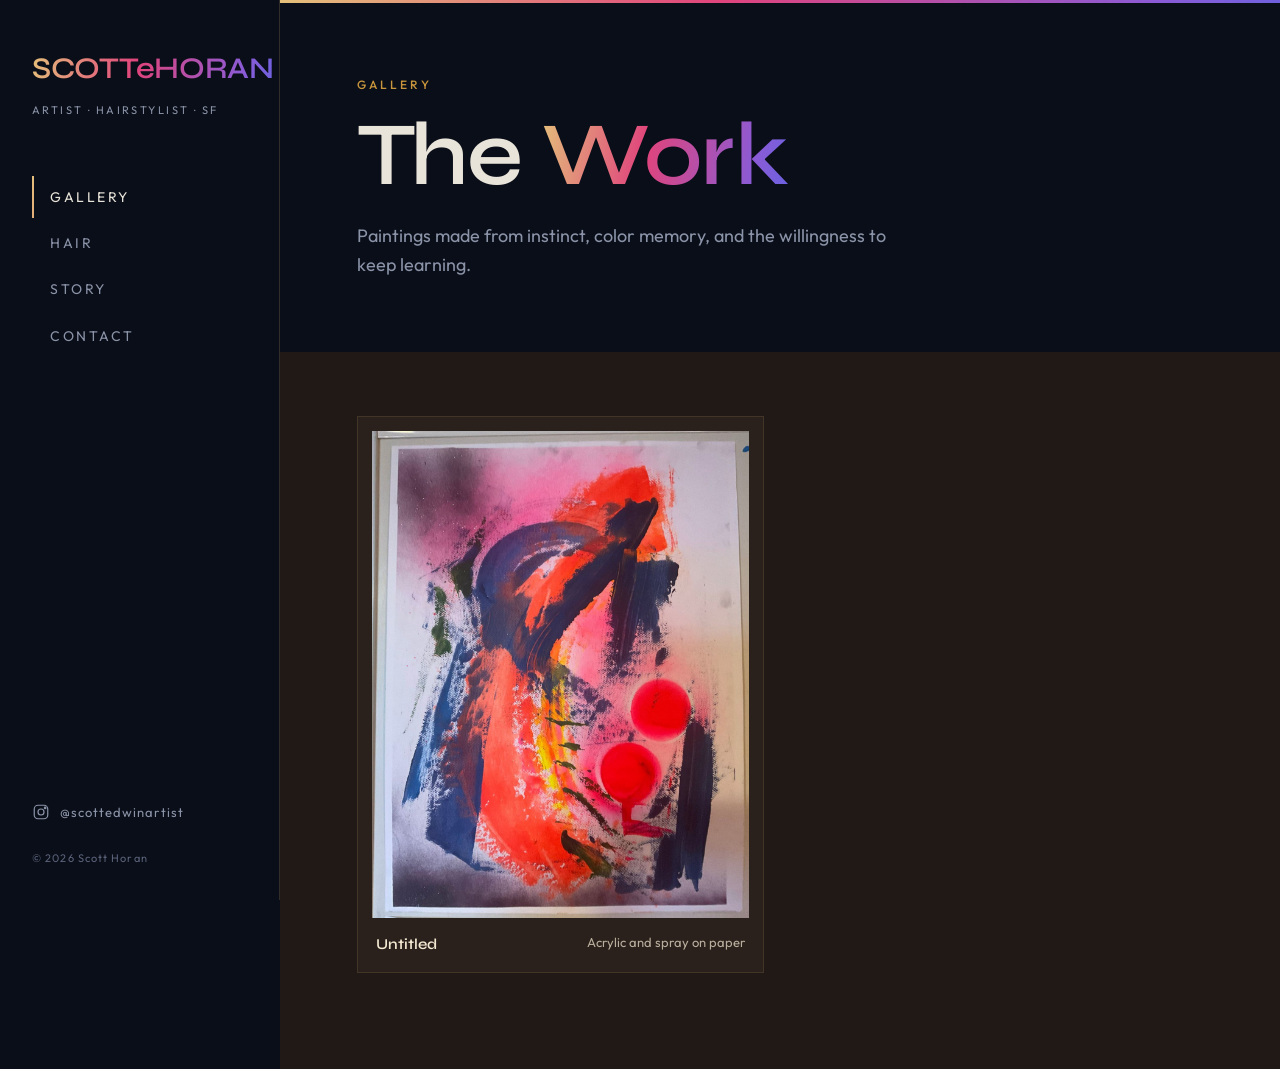
==== index.html @ e09a267b "First draft of scottehoran.com: gallery, hair rooms, story, contact Co-Authored-By: Claude Opus 5.5 " ====
<!doctype html>
<html lang="en">
<head>
<meta charset="utf-8">
<meta name="viewport" content="width=device-width, initial-scale=1">
<title>SCOTTeHORAN | Gallery</title>
<meta name="description" content="Scott \"Scotty\" Horan. Painter and hairstylist in San Francisco.">
<link rel="preconnect" href="https://fonts.googleapis.com">
<link rel="preconnect" href="https://fonts.gstatic.com" crossorigin>
<link rel="stylesheet" href="https://fonts.googleapis.com/css2?family=Syne:wght@600&family=Outfit:wght@400;500&family=Cormorant+Garamond:ital,wght@0,500;1,500&display=swap">
<link rel="stylesheet" href="assets/site.css">
</head>
<body>
<main class="main">
<div class="aura-line"></div>
<section class="section">
  <p class="eyebrow">Gallery</p>
  <h1 class="page-title">The <span class="aura-text">Work</span></h1>
  <p class="lede">Paintings made from instinct, color memory, and the willingness to keep learning.</p>
</section>
<div class="gallery" id="gallery"></div>
</main>
<script src="assets/site.js"></script>
</body>
</html>
---- assets/site.css ----
/* SCOTTeHORAN brand system */
:root {
  --midnight: #0A0E18;
  --midnight-2: #111727;
  --cocoa: #211915;
  --cocoa-2: #2B211C;
  --parchment: #F3E9D2;
  --parchment-2: #E9DCBE;
  --ink: #2A1F17;
  --gold: #C9963D;
  --gold-soft: #E4C07A;
  --mist: #8B93A8;
  --text: #E9E4DA;
  --line: rgba(228, 192, 122, 0.18);
  --aura: linear-gradient(100deg, #E4C07A, #E0447C 22%, #8A5BD6 44%, #3D6CF0 62%, #45C4E0 80%, #E4C07A);
  --sidebar: 280px;
}

* { box-sizing: border-box; }
html, body { margin: 0; }
body {
  background: var(--midnight);
  color: var(--text);
  font-family: 'Outfit', system-ui, sans-serif;
  font-size: 17px;
  line-height: 1.6;
  -webkit-font-smoothing: antialiased;
}
img { max-width: 100%; display: block; }
a { color: inherit; }

@keyframes sweep { from { background-position: 0% 50%; } to { background-position: 200% 50%; } }

.aura-text {
  background-image: var(--aura);
  background-size: 200% 100%;
  -webkit-background-clip: text;
  background-clip: text;
  -webkit-text-fill-color: transparent;
  color: transparent;
  animation: sweep 14s linear infinite;
}
@media (prefers-reduced-motion: reduce) { .aura-text, .aura-line { animation: none; } }

.eyebrow {
  font-size: 12px; font-weight: 500;
  letter-spacing: 0.26em; text-transform: uppercase;
  color: var(--gold);
  margin: 0 0 14px;
}
h1, h2, h3 { font-family: 'Syne', sans-serif; font-weight: 600; letter-spacing: -0.01em; line-height: 1.05; margin: 0; }

/* ---------- Sidebar ---------- */
.sidebar {
  position: fixed; inset: 0 auto 0 0;
  width: var(--sidebar);
  background: var(--midnight);
  border-right: 1px solid var(--line);
  padding: 44px 32px 32px;
  display: flex; flex-direction: column;
  z-index: 20;
}
.logo {
  font-family: 'Syne', sans-serif; font-weight: 600;
  font-size: 30px; letter-spacing: -0.01em;
  text-decoration: none; white-space: nowrap;
  display: inline-block;
}
.tagline { color: var(--mist); font-size: 11px; letter-spacing: 0.22em; text-transform: uppercase; margin: 10px 0 0; }

.nav { list-style: none; margin: 56px 0 0; padding: 0; display: grid; gap: 4px; }
.nav a {
  display: block; padding: 10px 0 10px 16px;
  text-decoration: none; color: var(--mist);
  font-size: 14px; letter-spacing: 0.18em; text-transform: uppercase;
  border-left: 2px solid transparent;
  transition: color .2s, border-color .2s;
}
.nav a:hover { color: var(--text); }
.nav a[aria-current="page"] { color: var(--text); border-image: var(--aura) 1; }

.sidebar-foot { margin-top: auto; display: grid; gap: 10px; }
.sidebar-foot a {
  color: var(--mist); text-decoration: none; font-size: 13px; letter-spacing: 0.08em;
  display: flex; align-items: center; gap: 10px;
}
.sidebar-foot a:hover { color: var(--gold-soft); }
.sidebar-foot svg { width: 18px; height: 18px; flex: none; }
.copy { color: #5B627A; font-size: 11px; letter-spacing: 0.1em; margin-top: 18px; }

.menu-btn { display: none; }

/* ---------- Main ---------- */
.main { margin-left: var(--sidebar); min-height: 100vh; }
.aura-line { height: 3px; background: var(--aura); background-size: 200% 100%; animation: sweep 14s linear infinite; }
.section { padding: 72px clamp(24px, 6vw, 88px); }
.page-title { font-size: clamp(44px, 7vw, 96px); }
.lede { color: var(--mist); max-width: 560px; margin: 20px 0 0; font-size: 18px; }

/* ---------- Gallery ---------- */
.gallery {
  background: var(--cocoa);
  padding: 64px clamp(24px, 6vw, 88px) 96px;
  columns: 3 320px; column-gap: 32px;
}
.piece {
  break-inside: avoid; margin: 0 0 32px;
  background: var(--cocoa-2);
  padding: 14px; border: 1px solid rgba(228, 192, 122, 0.12);
  cursor: zoom-in; transition: transform .3s, box-shadow .3s;
}
.piece:hover { transform: translateY(-3px); box-shadow: 0 18px 40px rgba(0,0,0,.45); }
.piece figcaption { display: flex; justify-content: space-between; gap: 12px; padding: 14px 4px 2px; font-size: 13px; color: #B9AE9C; }
.piece figcaption b { font-family: 'Syne', sans-serif; font-weight: 600; color: var(--parchment); font-size: 15px; }
.piece.soon {
  cursor: default; aspect-ratio: 4 / 5;
  display: grid; place-items: center; text-align: center;
  border: 1px dashed rgba(228, 192, 122, 0.3); background: transparent;
  color: #8A7C6A; font-size: 12px; letter-spacing: 0.2em; text-transform: uppercase;
}
.piece.soon:hover { transform: none; box-shadow: none; }

/* Lightbox */
.lightbox {
  position: fixed; inset: 0; z-index: 50;
  background: rgba(10, 8, 6, 0.94);
  display: none; place-items: center; padding: 32px;
}
.lightbox.open { display: grid; }
.lightbox img { max-height: 86vh; width: auto; box-shadow: 0 30px 80px rgba(0,0,0,.6); }
.lightbox p { text-align: center; color: var(--parchment); margin: 16px 0 0; font-family: 'Syne', sans-serif; }
.lightbox button { position: absolute; top: 20px; right: 24px; background: none; border: 0; color: var(--parchment); font-size: 34px; cursor: pointer; }

/* ---------- Parchment (story / blog) ---------- */
.parchment {
  background: var(--parchment);
  background-image:
    radial-gradient(ellipse at 20% 10%, rgba(255,255,255,.35), transparent 60%),
    radial-gradient(ellipse at 85% 90%, rgba(170,130,70,.18), transparent 55%);
  color: var(--ink);
}
.story { max-width: 720px; margin: 0 auto; padding: 88px 28px 104px; }
.story .eyebrow { color: #9A6B22; }
.story h1 { font-size: clamp(42px, 6vw, 72px); color: var(--ink); margin-bottom: 36px; }
.story p { font-family: 'Cormorant Garamond', Georgia, serif; font-size: 23px; line-height: 1.6; margin: 0 0 24px; }
.story blockquote {
  margin: 44px 0; padding: 8px 0 8px 28px;
  border-left: 3px solid; border-image: var(--aura) 1;
  font-family: 'Cormorant Garamond', Georgia, serif; font-style: italic; font-size: 27px; line-height: 1.45;
}
.portrait { width: 180px; height: 180px; object-fit: cover; border-radius: 50%; margin-bottom: 36px; box-shadow: 0 0 0 4px var(--parchment), 0 0 0 6px var(--gold); }
.btn-row { display: flex; flex-wrap: wrap; gap: 14px; margin-top: 40px; }
.btn {
  display: inline-block; padding: 14px 26px;
  font-size: 13px; letter-spacing: 0.2em; text-transform: uppercase; text-decoration: none;
  border: 1px solid var(--gold); color: var(--gold-soft);
  transition: background .2s, color .2s;
}
.btn:hover { background: var(--gold); color: var(--midnight); }
.parchment .btn { color: var(--ink); border-color: var(--ink); }
.parchment .btn:hover { background: var(--ink); color: var(--parchment); }

/* ---------- Hair rooms ---------- */
.rooms { display: grid; grid-template-columns: repeat(auto-fit, minmax(300px, 1fr)); gap: 28px; padding: 0 clamp(24px, 6vw, 88px) 40px; }
.room {
  position: relative; padding: 44px 36px; min-height: 260px;
  background: var(--cocoa); border: 1px solid var(--line);
  text-decoration: none; display: flex; flex-direction: column; justify-content: flex-end;
  overflow: hidden; transition: transform .3s;
}
.room::before { content: ""; position: absolute; inset: 0 0 auto; height: 3px; background: var(--aura); background-size: 200% 100%; animation: sweep 14s linear infinite; }
.room:hover { transform: translateY(-4px); }
.room h2 { font-size: clamp(34px, 4vw, 48px); }
.room p { color: #B9AE9C; margin: 10px 0 0; }
.lookbook-head { padding: 72px clamp(24px, 6vw, 88px) 24px; scroll-margin-top: 20px; }
.lookbook-head h2 { font-size: 40px; }
.lookbook { display: grid; grid-template-columns: repeat(auto-fill, minmax(220px, 1fr)); gap: 20px; padding: 0 clamp(24px, 6vw, 88px) 40px; }
.lookbook .piece.soon { margin: 0; }

/* ---------- Contact ---------- */
.contact-grid { display: grid; gap: 18px; max-width: 560px; margin-top: 40px; }
.contact-card {
  display: flex; justify-content: space-between; align-items: center; gap: 16px;
  padding: 22px 26px; background: var(--midnight-2); border: 1px solid var(--line);
  text-decoration: none; transition: border-color .2s;
}
.contact-card:hover { border-color: var(--gold); }
.contact-card span { color: var(--mist); font-size: 12px; letter-spacing: 0.2em; text-transform: uppercase; }
.contact-card b { font-family: 'Syne', sans-serif; font-weight: 600; font-size: 20px; }

/* ---------- Mobile ---------- */
@media (max-width: 900px) {
  .sidebar {
    position: sticky; top: 0; inset: auto; width: 100%; height: auto;
    flex-direction: row; flex-wrap: wrap; align-items: center; justify-content: space-between;
    padding: 16px 20px; border-right: 0; border-bottom: 1px solid var(--line);
  }
  .logo { font-size: 24px; }
  .tagline { display: none; }
  .menu-btn {
    display: block; background: none; border: 1px solid var(--line); color: var(--text);
    font: inherit; font-size: 12px; letter-spacing: 0.2em; text-transform: uppercase; padding: 8px 14px; cursor: pointer;
  }
  .nav, .sidebar-foot { display: none; width: 100%; }
  .sidebar.open .nav { display: grid; margin-top: 20px; }
  .sidebar.open .sidebar-foot { display: grid; margin-top: 20px; }
  .main { margin-left: 0; }
  .section { padding: 48px 16px; }
  .gallery { padding: 40px 16px 64px; }
  .rooms, .lookbook, .lookbook-head { padding-left: 16px; padding-right: 16px; }
  .story { padding: 56px 16px 72px; }
  .story p { font-size: 20px; }
}
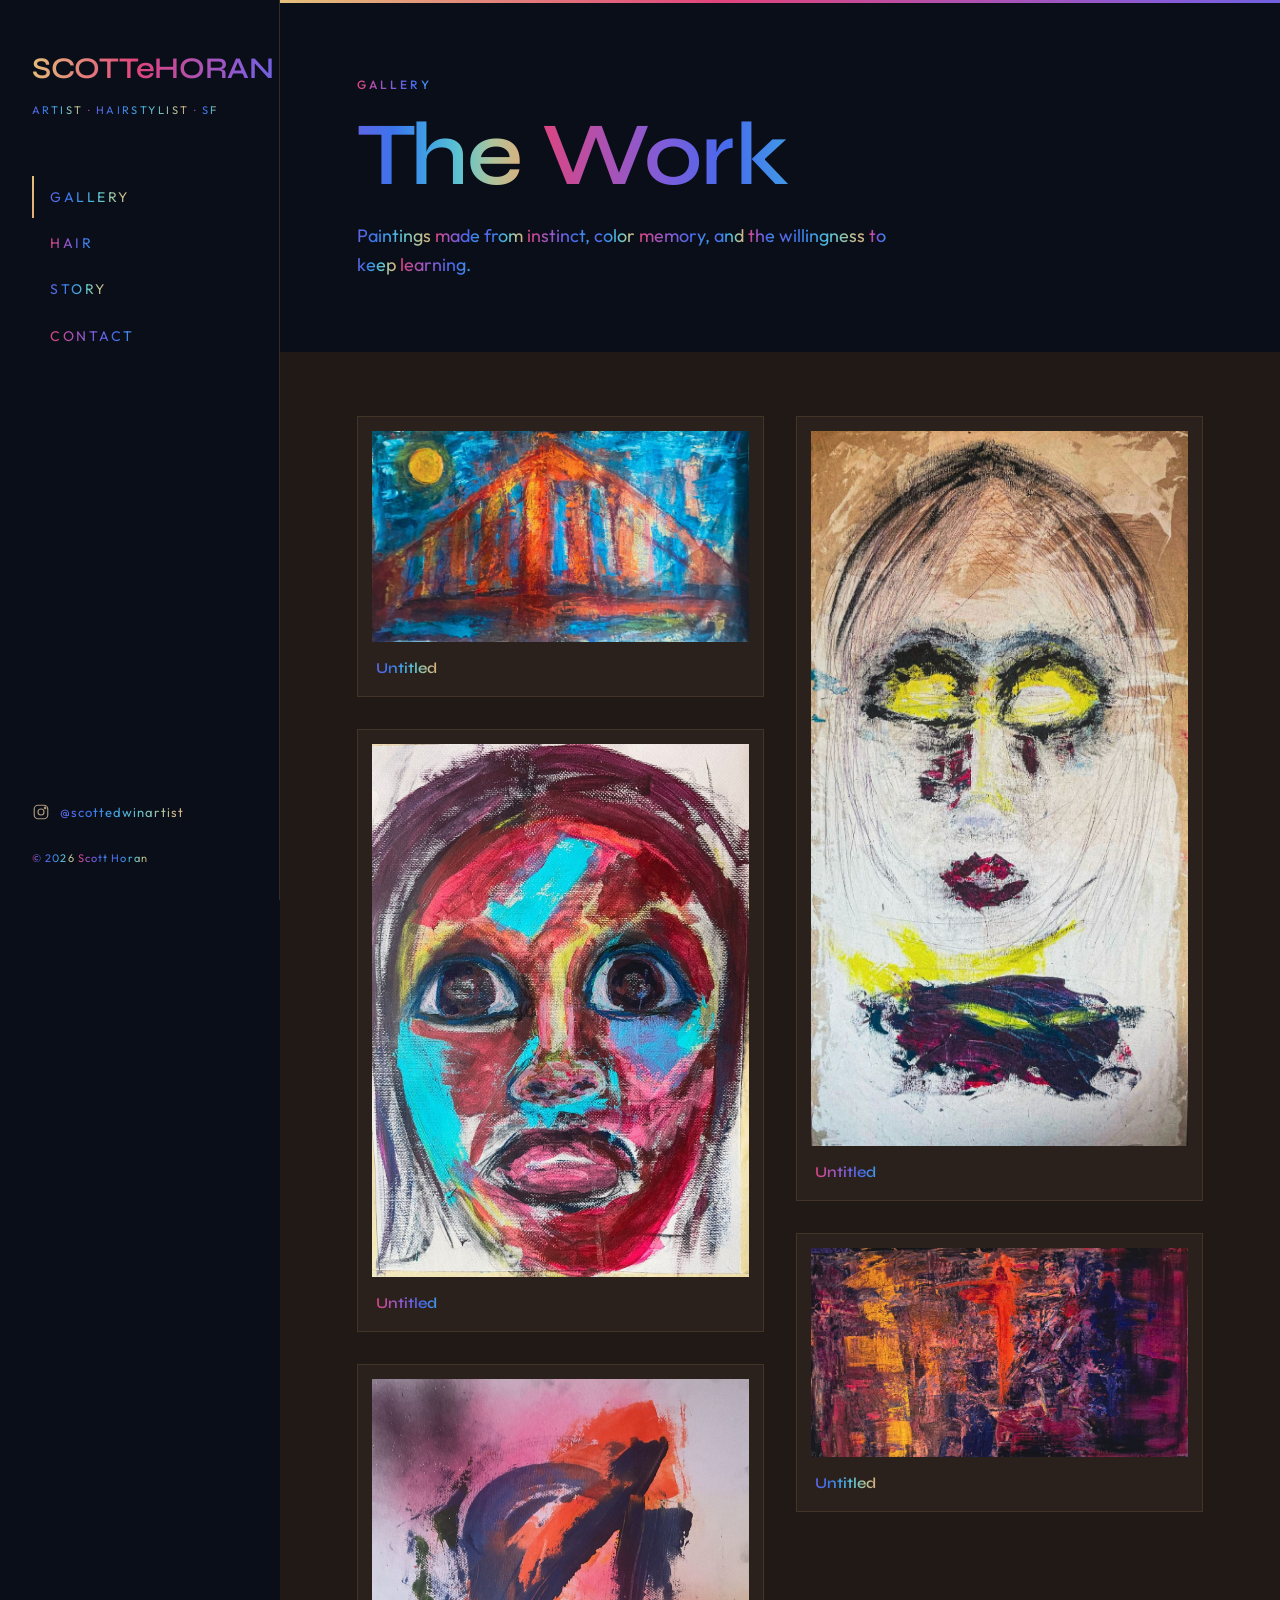
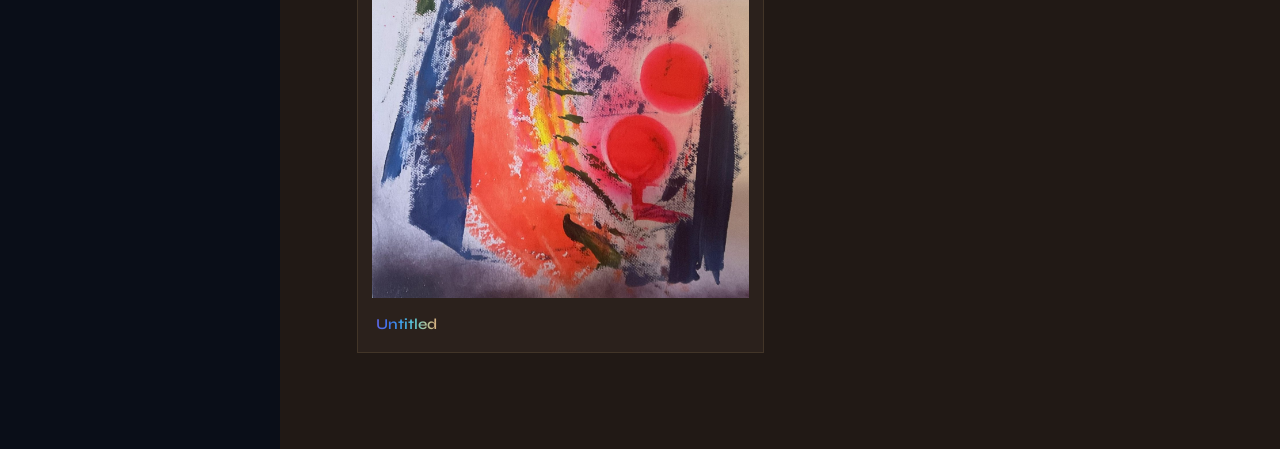
==== commit cf621f05: "Color every word with one full logo color set, alternating Logo One and Logo Two Co-Authored-By: Cla" ====
--- a/index.html
+++ b/index.html
@@ -15,7 +15,7 @@
 <div class="aura-line"></div>
 <section class="section">
   <p class="eyebrow">Gallery</p>
-  <h1 class="page-title">The <span class="aura-text">Work</span></h1>
+  <h1 class="page-title">The Work</h1>
   <p class="lede">Paintings made from instinct, color memory, and the willingness to keep learning.</p>
 </section>
 <div class="gallery" id="gallery"></div>
--- a/assets/site.css
+++ b/assets/site.css
@@ -9,9 +9,13 @@
   --ink: #2A1F17;
   --gold: #C9963D;
   --gold-soft: #E4C07A;
-  --mist: #8B93A8;
-  --text: #E9E4DA;
+  --mist: #A8957A;
+  --text: #E6CFA3;
   --line: rgba(228, 192, 122, 0.18);
+  /* Logo One: indigo, blue, sky, aqua, sage, gold */
+  --logo-one: linear-gradient(90deg, #5F66E5, #3C74EC 22%, #40A3E4 44%, #61C6CD 64%, #AFC39B 82%, #DAB07E);
+  /* Logo Two: pink, orchid, violet, blue, sky */
+  --logo-two: linear-gradient(90deg, #DB4581, #AB52B3 26%, #7D5DDA 50%, #476AED 75%, #4199E7);
   --aura: linear-gradient(100deg, #E4C07A, #E0447C 22%, #8A5BD6 44%, #3D6CF0 62%, #45C4E0 80%, #E4C07A);
   --sidebar: 280px;
 }
@@ -86,7 +90,7 @@
 }
 .sidebar-foot a:hover { color: var(--gold-soft); }
 .sidebar-foot svg { width: 18px; height: 18px; flex: none; }
-.copy { color: #5B627A; font-size: 11px; letter-spacing: 0.1em; margin-top: 18px; }
+.copy { color: #7A6A55; font-size: 11px; letter-spacing: 0.1em; margin-top: 18px; }
 
 .menu-btn { display: none; }
 
@@ -111,7 +115,7 @@
 }
 .piece:hover { transform: translateY(-3px); box-shadow: 0 18px 40px rgba(0,0,0,.45); }
 .piece figcaption { display: flex; justify-content: space-between; gap: 12px; padding: 14px 4px 2px; font-size: 13px; color: #B9AE9C; }
-.piece figcaption b { font-family: 'Syne', sans-serif; font-weight: 600; color: var(--parchment); font-size: 15px; }
+.piece figcaption b { font-family: 'Syne', sans-serif; font-weight: 600; color: var(--text); font-size: 15px; }
 .piece.soon {
   cursor: default; aspect-ratio: 4 / 5;
   display: grid; place-items: center; text-align: center;
@@ -128,8 +132,8 @@
 }
 .lightbox.open { display: grid; }
 .lightbox img { max-height: 86vh; width: auto; box-shadow: 0 30px 80px rgba(0,0,0,.6); }
-.lightbox p { text-align: center; color: var(--parchment); margin: 16px 0 0; font-family: 'Syne', sans-serif; }
-.lightbox button { position: absolute; top: 20px; right: 24px; background: none; border: 0; color: var(--parchment); font-size: 34px; cursor: pointer; }
+.lightbox p { text-align: center; color: var(--text); margin: 16px 0 0; font-family: 'Syne', sans-serif; }
+.lightbox button { position: absolute; top: 20px; right: 24px; background: none; border: 0; color: var(--text); font-size: 34px; cursor: pointer; }
 
 /* ---------- Parchment (story / blog) ---------- */
 .parchment {
@@ -158,7 +162,7 @@
 }
 .btn:hover { background: var(--gold); color: var(--midnight); }
 .parchment .btn { color: var(--ink); border-color: var(--ink); }
-.parchment .btn:hover { background: var(--ink); color: var(--parchment); }
+.parchment .btn:hover { background: var(--ink); color: var(--text); }
 
 /* ---------- Hair rooms ---------- */
 .rooms { display: grid; grid-template-columns: repeat(auto-fit, minmax(300px, 1fr)); gap: 28px; padding: 0 clamp(24px, 6vw, 88px) 40px; }
@@ -185,7 +189,7 @@
   text-decoration: none; transition: border-color .2s;
 }
 .contact-card:hover { border-color: var(--gold); }
-.contact-card span { color: var(--mist); font-size: 12px; letter-spacing: 0.2em; text-transform: uppercase; }
+.contact-card > span { color: var(--mist); font-size: 12px; letter-spacing: 0.2em; text-transform: uppercase; }
 .contact-card b { font-family: 'Syne', sans-serif; font-weight: 600; font-size: 20px; }
 
 /* ---------- Mobile ---------- */
@@ -211,3 +215,13 @@
   .story { padding: 56px 16px 72px; }
   .story p { font-size: 20px; }
 }
+
+/* ---------- Word colors ----------
+   Every word on the dark pages wears one full logo color set.
+   Words take turns: Logo One, Logo Two, Logo One... */
+.w1, .w2 {
+  -webkit-background-clip: text; background-clip: text;
+  -webkit-text-fill-color: transparent; color: transparent;
+}
+.w1 { background-image: var(--logo-one); }
+.w2 { background-image: var(--logo-two); }
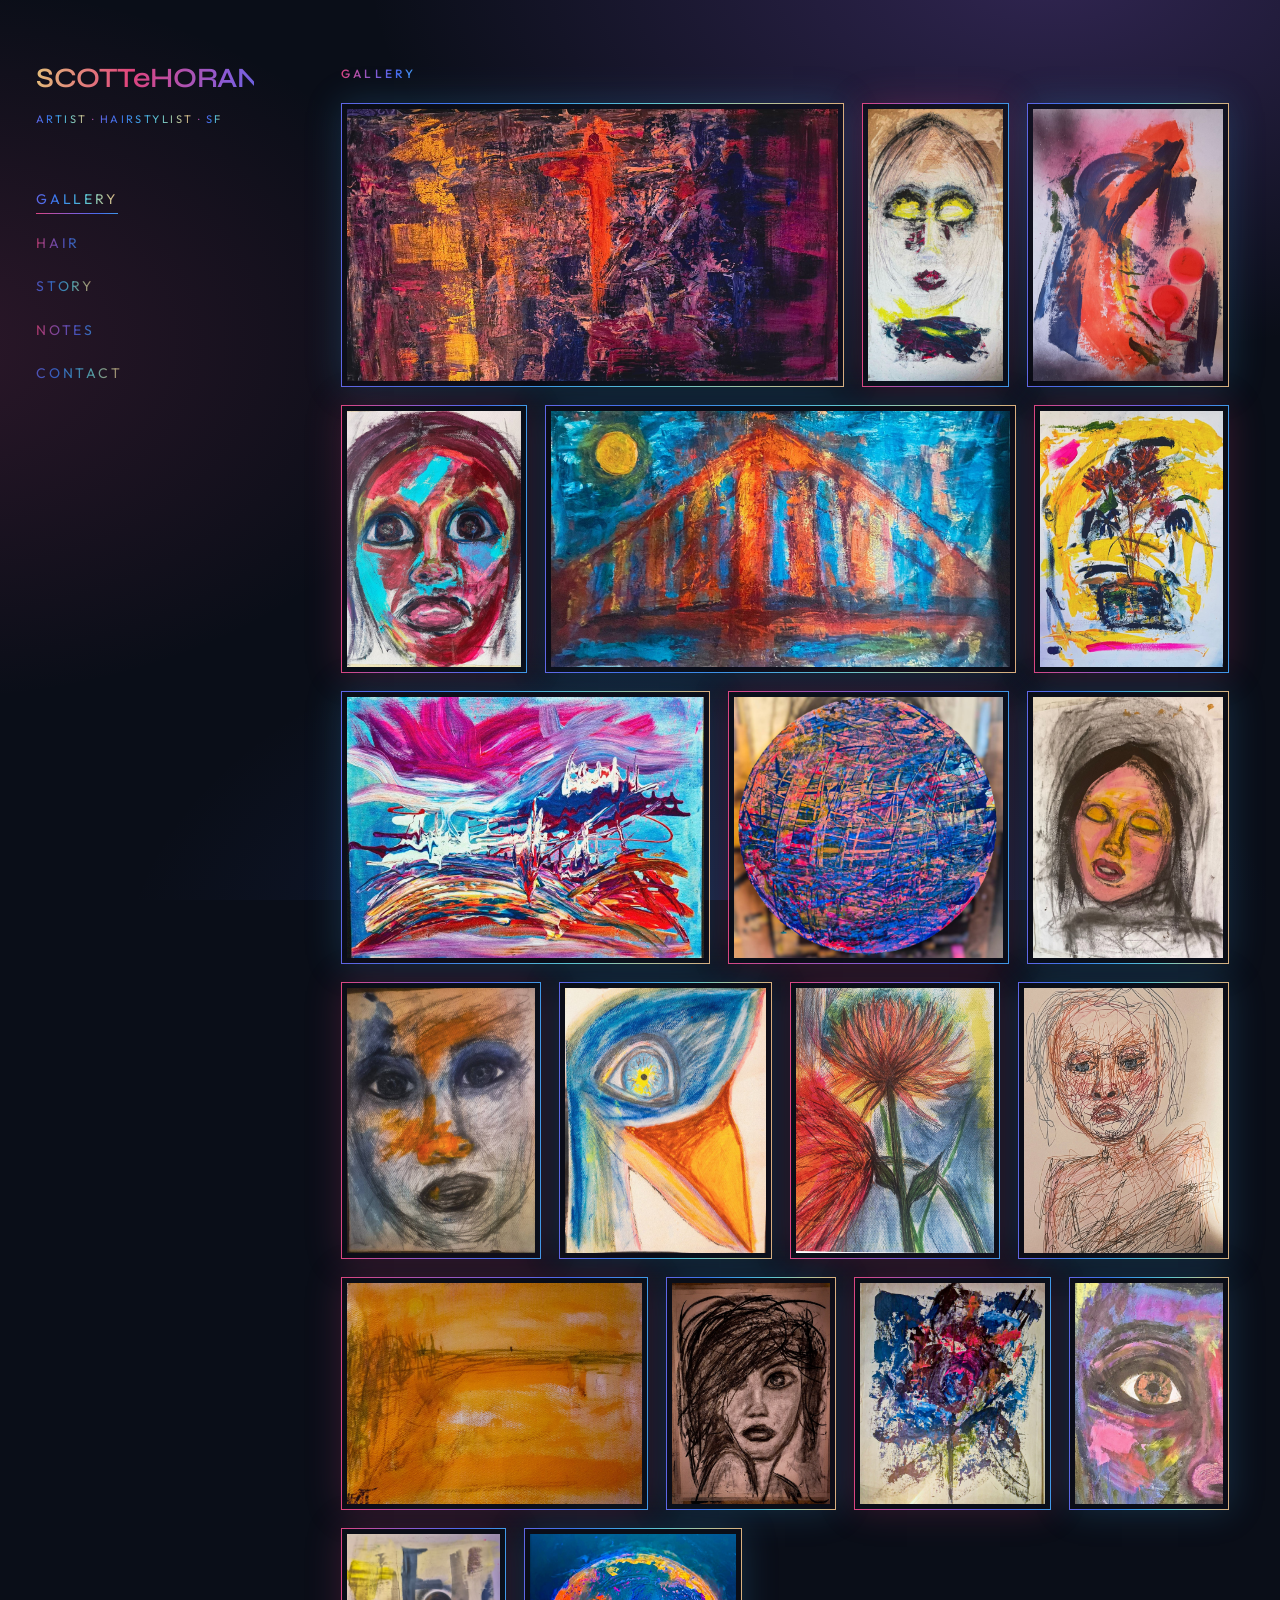
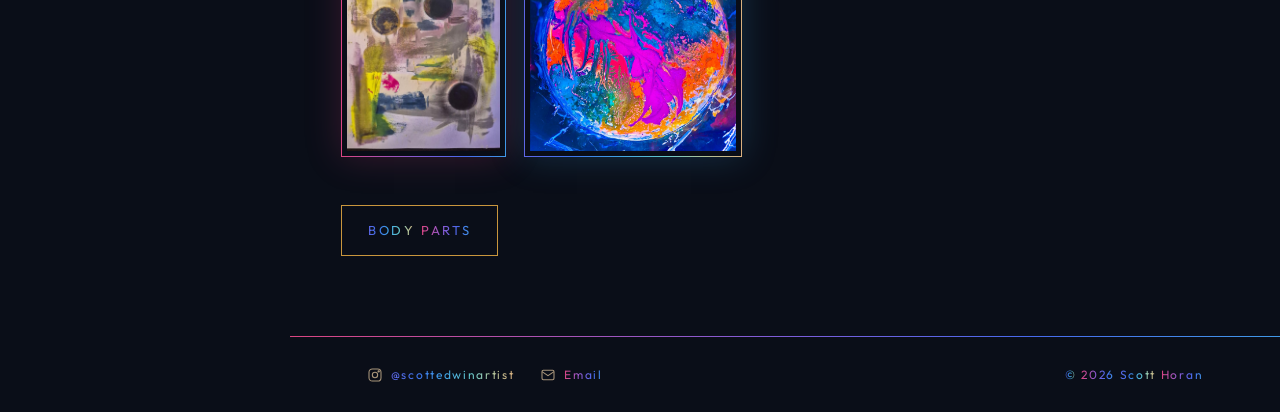
==== commit a5e17113: "Simplify: left sidebar menu, drop big headings, Body Parts button at end of gallery Co-Authored-By: " ====
--- a/index.html
+++ b/index.html
@@ -13,12 +13,9 @@
 <body>
 <main class="main">
 <div class="aura-line"></div>
-<section class="section">
-  <p class="eyebrow">Gallery</p>
-  <h1 class="page-title">The Work</h1>
-  <p class="lede">Paintings made from instinct, color memory, and the willingness to keep learning.</p>
-</section>
+<p class="eyebrow page-label">Gallery</p>
 <div class="gallery" id="gallery"></div>
+<div class="more-row"><a class="btn" href="body.html">Body Parts</a></div>
 </main>
 <script src="assets/site.js"></script>
 </body>
--- a/assets/site.css
+++ b/assets/site.css
@@ -1,9 +1,8 @@
 /* SCOTTeHORAN brand system */
 :root {
+  --side: 290px;
   --midnight: #0A0E18;
   --midnight-2: #111727;
-  --cocoa: #211915;
-  --cocoa-2: #2B211C;
   --parchment: #F3E9D2;
   --parchment-2: #E9DCBE;
   --ink: #2A1F17;
@@ -17,13 +16,18 @@
   /* Logo Two: pink, orchid, violet, blue, sky */
   --logo-two: linear-gradient(90deg, #DB4581, #AB52B3 26%, #7D5DDA 50%, #476AED 75%, #4199E7);
   --aura: linear-gradient(100deg, #E4C07A, #E0447C 22%, #8A5BD6 44%, #3D6CF0 62%, #45C4E0 80%, #E4C07A);
-  --sidebar: 280px;
 }
 
 * { box-sizing: border-box; }
 html, body { margin: 0; }
 body {
-  background: var(--midnight);
+  /* Glowing color fog, borrowed from ME/IT Studio and toned down */
+  background:
+    radial-gradient(1100px 640px at 82% -4%, rgba(138, 91, 214, 0.30), transparent 62%),
+    radial-gradient(900px 600px at -6% 38%, rgba(219, 69, 129, 0.16), transparent 60%),
+    radial-gradient(900px 560px at 55% 108%, rgba(61, 108, 240, 0.16), transparent 65%),
+    var(--midnight);
+  background-attachment: fixed;
   color: var(--text);
   font-family: 'Outfit', system-ui, sans-serif;
   font-size: 17px;
@@ -56,70 +60,80 @@
 
 /* ---------- Sidebar ---------- */
 .sidebar {
-  position: fixed; inset: 0 auto 0 0;
-  width: var(--sidebar);
-  background: var(--midnight);
-  border-right: 1px solid var(--line);
-  padding: 44px 32px 32px;
-  display: flex; flex-direction: column;
-  z-index: 20;
-}
+  position: fixed; inset: 0 auto 0 0; z-index: 20;
+  width: var(--side);
+  display: flex; flex-direction: column; gap: 56px;
+  padding: 56px 36px;
+}
+.brand { display: flex; flex-direction: column; gap: 10px; }
 .logo {
   font-family: 'Syne', sans-serif; font-weight: 600;
-  font-size: 30px; letter-spacing: -0.01em;
+  font-size: 28px; letter-spacing: -0.01em;
   text-decoration: none; white-space: nowrap;
   display: inline-block;
 }
-.tagline { color: var(--mist); font-size: 11px; letter-spacing: 0.22em; text-transform: uppercase; margin: 10px 0 0; }
-
-.nav { list-style: none; margin: 56px 0 0; padding: 0; display: grid; gap: 4px; }
+.tagline { font-size: 11px; letter-spacing: 0.22em; text-transform: uppercase; margin: 0; }
+
+.nav { list-style: none; margin: 0; padding: 0; display: flex; flex-direction: column; gap: 14px; }
 .nav a {
-  display: block; padding: 10px 0 10px 16px;
-  text-decoration: none; color: var(--mist);
-  font-size: 14px; letter-spacing: 0.18em; text-transform: uppercase;
-  border-left: 2px solid transparent;
-  transition: color .2s, border-color .2s;
-}
-.nav a:hover { color: var(--text); }
-.nav a[aria-current="page"] { color: var(--text); border-image: var(--aura) 1; }
-
-.sidebar-foot { margin-top: auto; display: grid; gap: 10px; }
-.sidebar-foot a {
-  color: var(--mist); text-decoration: none; font-size: 13px; letter-spacing: 0.08em;
-  display: flex; align-items: center; gap: 10px;
-}
-.sidebar-foot a:hover { color: var(--gold-soft); }
-.sidebar-foot svg { width: 18px; height: 18px; flex: none; }
-.copy { color: #7A6A55; font-size: 11px; letter-spacing: 0.1em; margin-top: 18px; }
+  display: inline-block; padding: 2px 0;
+  text-decoration: none;
+  font-size: 14px; letter-spacing: 0.2em; text-transform: uppercase;
+  border-bottom: 1px solid transparent;
+  opacity: .75; transition: opacity .2s;
+}
+.nav a:hover { opacity: 1; }
+.nav a[aria-current="page"] { opacity: 1; border-image: var(--logo-two) 1; }
 
 .menu-btn { display: none; }
+.main, .footer { margin-left: var(--side); }
+.page-label { padding: 64px clamp(24px, 4vw, 56px) 0; margin: 0 0 20px; }
+.more-row { padding: 0 clamp(24px, 4vw, 56px) 80px; }
+
+/* ---------- Footer ---------- */
+.footer {
+  display: flex; flex-wrap: wrap; justify-content: space-between; align-items: center; gap: 16px;
+  padding: 28px clamp(24px, 6vw, 88px);
+  border-top: 1px solid; border-image: var(--logo-two) 1;
+  font-size: 12px; letter-spacing: 0.14em;
+}
+.footer-links { display: flex; flex-wrap: wrap; gap: 26px; }
+.footer a { text-decoration: none; display: inline-flex; align-items: center; gap: 8px; }
+.footer svg { width: 16px; height: 16px; color: var(--mist); }
 
 /* ---------- Main ---------- */
-.main { margin-left: var(--sidebar); min-height: 100vh; }
-.aura-line { height: 3px; background: var(--aura); background-size: 200% 100%; animation: sweep 14s linear infinite; }
+.main { min-height: 70vh; }
+.aura-line { display: none; height: 3px; background: var(--aura); background-size: 200% 100%; animation: sweep 14s linear infinite; }
 .section { padding: 72px clamp(24px, 6vw, 88px); }
 .page-title { font-size: clamp(44px, 7vw, 96px); }
 .lede { color: var(--mist); max-width: 560px; margin: 20px 0 0; font-size: 18px; }
 
 /* ---------- Gallery ---------- */
 .gallery {
-  background: var(--cocoa);
-  padding: 64px clamp(24px, 6vw, 88px) 96px;
-  columns: 3 320px; column-gap: 32px;
-}
-.piece {
-  break-inside: avoid; margin: 0 0 32px;
-  background: var(--cocoa-2);
-  padding: 14px; border: 1px solid rgba(228, 192, 122, 0.12);
-  cursor: zoom-in; transition: transform .3s, box-shadow .3s;
-}
-.piece:hover { transform: translateY(-3px); box-shadow: 0 18px 40px rgba(0,0,0,.45); }
-.piece figcaption { display: flex; justify-content: space-between; gap: 12px; padding: 14px 4px 2px; font-size: 13px; color: #B9AE9C; }
-.piece figcaption b { font-family: 'Syne', sans-serif; font-weight: 600; color: var(--text); font-size: 15px; }
+  padding: 0 clamp(24px, 4vw, 56px) 48px;
+  display: flex; flex-wrap: wrap; gap: 18px;
+  --row: 230px;
+}
+/* Thin glowing frames. Frames take turns: Logo One, Logo Two. */
+.piece { margin: 0; cursor: zoom-in; flex: var(--r) 1 calc(var(--r) * var(--row)); }
+.gallery::after { content: ""; flex: 999 1 0; }  /* keeps the last row from stretching */
+.piece .frame { padding: 5px; height: 100%; }
+.piece .frame img { width: 100%; height: 100%; object-fit: cover; aspect-ratio: var(--r); }
+.frame {
+  padding: 10px; background: rgba(10, 14, 24, 0.7);
+  border: 1px solid; border-image: var(--logo-one) 1;
+  box-shadow: 0 0 34px rgba(64, 163, 228, 0.22);
+  transition: box-shadow .3s, transform .3s;
+}
+.piece:nth-child(even) .frame { border-image: var(--logo-two) 1; box-shadow: 0 0 34px rgba(219, 69, 129, 0.22); }
+.piece:hover .frame { transform: translateY(-3px); box-shadow: 0 0 52px rgba(64, 163, 228, 0.38); }
+.piece:nth-child(even):hover .frame { box-shadow: 0 0 52px rgba(219, 69, 129, 0.38); }
+.piece figcaption { display: flex; justify-content: space-between; gap: 12px; padding: 14px 2px 0; font-size: 13px; }
+.piece figcaption b { font-family: 'Syne', sans-serif; font-weight: 600; font-size: 17px; }
 .piece.soon {
   cursor: default; aspect-ratio: 4 / 5;
   display: grid; place-items: center; text-align: center;
-  border: 1px dashed rgba(228, 192, 122, 0.3); background: transparent;
+  border: 1px dashed rgba(228, 192, 122, 0.3); background: transparent; box-shadow: none;
   color: #8A7C6A; font-size: 12px; letter-spacing: 0.2em; text-transform: uppercase;
 }
 .piece.soon:hover { transform: none; box-shadow: none; }
@@ -135,24 +149,36 @@
 .lightbox p { text-align: center; color: var(--text); margin: 16px 0 0; font-family: 'Syne', sans-serif; }
 .lightbox button { position: absolute; top: 20px; right: 24px; background: none; border: 0; color: var(--text); font-size: 34px; cursor: pointer; }
 
-/* ---------- Parchment (story / blog) ---------- */
-.parchment {
-  background: var(--parchment);
-  background-image:
-    radial-gradient(ellipse at 20% 10%, rgba(255,255,255,.35), transparent 60%),
-    radial-gradient(ellipse at 85% 90%, rgba(170,130,70,.18), transparent 55%);
-  color: var(--ink);
-}
-.story { max-width: 720px; margin: 0 auto; padding: 88px 28px 104px; }
-.story .eyebrow { color: #9A6B22; }
-.story h1 { font-size: clamp(42px, 6vw, 72px); color: var(--ink); margin-bottom: 36px; }
+/* ---------- Story ---------- */
+.story { max-width: 760px; margin: 0 auto; padding: 80px 28px 104px; }
 .story p { font-family: 'Cormorant Garamond', Georgia, serif; font-size: 23px; line-height: 1.6; margin: 0 0 24px; }
-.story blockquote {
-  margin: 44px 0; padding: 8px 0 8px 28px;
-  border-left: 3px solid; border-image: var(--aura) 1;
-  font-family: 'Cormorant Garamond', Georgia, serif; font-style: italic; font-size: 27px; line-height: 1.45;
-}
-.portrait { width: 180px; height: 180px; object-fit: cover; border-radius: 50%; margin-bottom: 36px; box-shadow: 0 0 0 4px var(--parchment), 0 0 0 6px var(--gold); }
+.story .eyebrow { font-family: 'Outfit', sans-serif; font-size: 12px; margin-bottom: 18px; }
+.story .statement-lede { font-family: 'Syne', sans-serif; font-weight: 600; font-size: clamp(26px, 3.4vw, 36px); line-height: 1.2; margin-bottom: 28px; }
+.divider { height: 1px; background: var(--aura); margin: 56px 0; opacity: .7; }
+.portrait {
+  width: 180px; height: 180px; object-fit: cover; border-radius: 50%; margin-bottom: 48px;
+  border: 2px solid; border-color: #DB4581 #3C74EC #40A3E4 #AB52B3;
+  box-shadow: 0 0 36px rgba(138, 91, 214, 0.35);
+}
+
+/* ---------- Notes (blog) ---------- */
+.notes-wrap { max-width: 820px; margin: 0 auto; padding: 80px 28px 104px; }
+.notes-quote {
+  margin: 28px 0 48px; font-family: 'Cormorant Garamond', Georgia, serif; font-style: italic;
+  font-size: 26px; line-height: 1.45;
+}
+.note {
+  padding: 30px 34px; margin-bottom: 26px;
+  background: linear-gradient(120deg, rgba(20, 26, 48, 0.85), rgba(20, 22, 40, 0.6));
+  border: 1px solid rgba(255, 255, 255, 0.06); border-left: 3px solid; border-image: var(--logo-one) 1;
+}
+.note:nth-child(even) { border-image: var(--logo-two) 1; }
+.note .eyebrow { font-size: 11px; margin-bottom: 12px; }
+.note h2 { font-size: 26px; margin-bottom: 14px; }
+.note p { font-family: 'Cormorant Garamond', Georgia, serif; font-size: 21px; line-height: 1.6; margin: 0 0 14px; }
+.note.empty { border: 1px dashed rgba(228, 192, 122, 0.3); background: transparent; text-align: center; padding: 26px; }
+.note.empty p { font-family: 'Outfit', sans-serif; font-size: 12px; letter-spacing: 0.2em; text-transform: uppercase; margin: 0; }
+
 .btn-row { display: flex; flex-wrap: wrap; gap: 14px; margin-top: 40px; }
 .btn {
   display: inline-block; padding: 14px 26px;
@@ -161,24 +187,25 @@
   transition: background .2s, color .2s;
 }
 .btn:hover { background: var(--gold); color: var(--midnight); }
-.parchment .btn { color: var(--ink); border-color: var(--ink); }
-.parchment .btn:hover { background: var(--ink); color: var(--text); }
 
 /* ---------- Hair rooms ---------- */
-.rooms { display: grid; grid-template-columns: repeat(auto-fit, minmax(300px, 1fr)); gap: 28px; padding: 0 clamp(24px, 6vw, 88px) 40px; }
+.rooms { display: grid; grid-template-columns: repeat(auto-fit, minmax(300px, 1fr)); gap: 28px; padding: 0 clamp(24px, 4vw, 56px) 40px; }
 .room {
-  position: relative; padding: 44px 36px; min-height: 260px;
-  background: var(--cocoa); border: 1px solid var(--line);
+  position: relative; padding: 44px 36px; min-height: 240px;
+  background: rgba(10, 14, 24, 0.7);
+  border: 1px solid; border-image: var(--logo-one) 1;
+  box-shadow: 0 0 34px rgba(64, 163, 228, 0.22);
   text-decoration: none; display: flex; flex-direction: column; justify-content: flex-end;
-  overflow: hidden; transition: transform .3s;
-}
-.room::before { content: ""; position: absolute; inset: 0 0 auto; height: 3px; background: var(--aura); background-size: 200% 100%; animation: sweep 14s linear infinite; }
-.room:hover { transform: translateY(-4px); }
+  transition: transform .3s, box-shadow .3s;
+}
+.room:nth-child(even) { border-image: var(--logo-two) 1; box-shadow: 0 0 34px rgba(219, 69, 129, 0.22); }
+.room:hover { transform: translateY(-4px); box-shadow: 0 0 52px rgba(64, 163, 228, 0.38); }
+.room:nth-child(even):hover { box-shadow: 0 0 52px rgba(219, 69, 129, 0.38); }
 .room h2 { font-size: clamp(34px, 4vw, 48px); }
-.room p { color: #B9AE9C; margin: 10px 0 0; }
-.lookbook-head { padding: 72px clamp(24px, 6vw, 88px) 24px; scroll-margin-top: 20px; }
+.room p { margin: 10px 0 0; }
+.lookbook-head { padding: 56px clamp(24px, 4vw, 56px) 24px; scroll-margin-top: 20px; }
 .lookbook-head h2 { font-size: 40px; }
-.lookbook { display: grid; grid-template-columns: repeat(auto-fill, minmax(220px, 1fr)); gap: 20px; padding: 0 clamp(24px, 6vw, 88px) 40px; }
+.lookbook { display: grid; grid-template-columns: repeat(auto-fill, minmax(220px, 1fr)); gap: 20px; padding: 0 clamp(24px, 4vw, 56px) 40px; }
 .lookbook .piece.soon { margin: 0; }
 
 /* ---------- Contact ---------- */
@@ -195,24 +222,26 @@
 /* ---------- Mobile ---------- */
 @media (max-width: 900px) {
   .sidebar {
-    position: sticky; top: 0; inset: auto; width: 100%; height: auto;
+    position: sticky; top: 0; width: auto; gap: 0;
     flex-direction: row; flex-wrap: wrap; align-items: center; justify-content: space-between;
-    padding: 16px 20px; border-right: 0; border-bottom: 1px solid var(--line);
+    padding: 16px; background: rgba(10, 14, 24, 0.9);
+    -webkit-backdrop-filter: blur(10px); backdrop-filter: blur(10px);
   }
+  .main, .footer { margin-left: 0; }
+  .page-label { padding: 28px 16px 0; }
+  .more-row { padding: 0 16px 56px; }
   .logo { font-size: 24px; }
   .tagline { display: none; }
   .menu-btn {
     display: block; background: none; border: 1px solid var(--line); color: var(--text);
     font: inherit; font-size: 12px; letter-spacing: 0.2em; text-transform: uppercase; padding: 8px 14px; cursor: pointer;
   }
-  .nav, .sidebar-foot { display: none; width: 100%; }
-  .sidebar.open .nav { display: grid; margin-top: 20px; }
-  .sidebar.open .sidebar-foot { display: grid; margin-top: 20px; }
-  .main { margin-left: 0; }
+  .nav { display: none; width: 100%; flex-direction: column; align-items: flex-start; gap: 6px; }
+  .sidebar.open .nav { display: flex; margin-top: 16px; }
   .section { padding: 48px 16px; }
-  .gallery { padding: 40px 16px 64px; }
-  .rooms, .lookbook, .lookbook-head { padding-left: 16px; padding-right: 16px; }
-  .story { padding: 56px 16px 72px; }
+  .gallery { padding: 16px 16px 64px; gap: 10px; --row: 120px; }
+  .rooms, .lookbook, .lookbook-head, .footer { padding-left: 16px; padding-right: 16px; }
+  .story, .notes-wrap { padding: 56px 16px 72px; }
   .story p { font-size: 20px; }
 }
 
